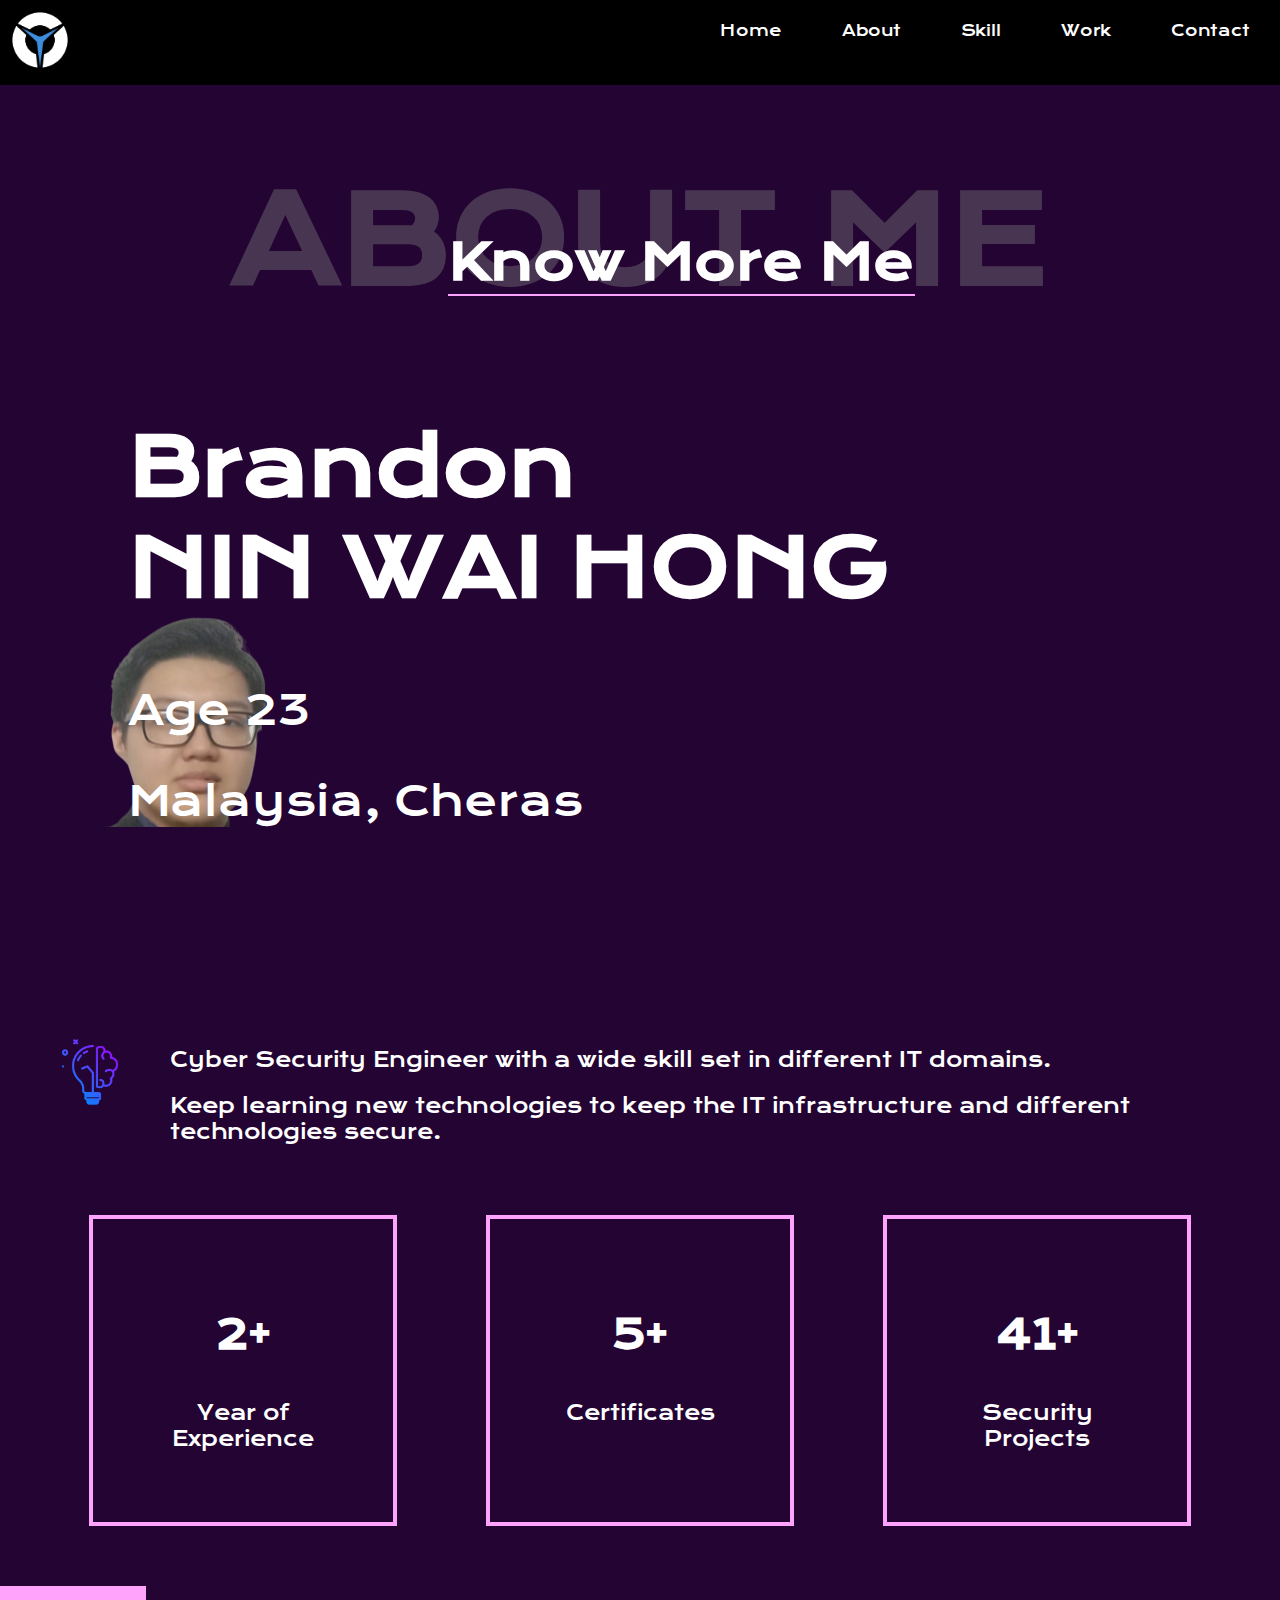
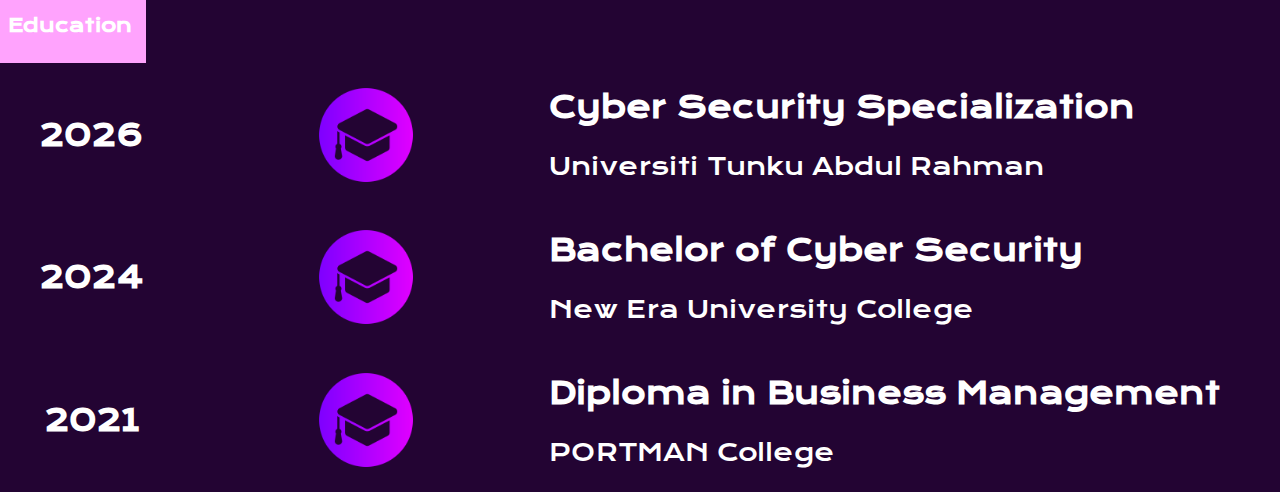
==== Assignment_about.html @ e5cbd476 "Assignment_WD upload to Web" ====
<!DOCTYPE html>
<html lang="en">

<head>
    <link rel="preconnect" href="https://fonts.googleapis.com">
    <link rel="preconnect" href="https://fonts.gstatic.com" crossorigin>
    <link
        href="https://fonts.googleapis.com/css2?family=Dancing+Script:wght@700&family=Fira+Sans:wght@500&family=Gasoek+One&family=Krona+One&family=Mukta:wght@800&family=Pacifico&display=swap"
        rel="stylesheet">
    <link rel="stylesheet" href="Assignment_css/Assignment_about.css">
    <title>Brandon Nin Wai Hong Portfolio about</title>
    <meta name="viewport" content="width=device-width, initial-scale=1.0">
</head>

<body>
    <div id="container">
        <div id="header">
            <div id="logo">
                <div><img src="Assignment_css/A_css_img/logo.png" alt="logo" width="60px"></div>
            </div>
            <div id="menu">
                <div><a href="Assignment_home.html">Home</a></div>
                <div><a href="Assignment_about.html">About</a></div>
                <div><a href="Assignment_skill.html">Skill</a></div>
                <div><a href="Assignment_work.html">Work</a></div>
                <div><a href="Assignment_contact.html">Contact</a></div>
            </div>
        </div>
        <div id="about_me">
            <h1>ABOUT ME</h1>
            <h4>Know More Me</h4>
        </div>
        <div id="profile_brd">
            <div id="brd">
                <div>
                    <h2>Brandon <br> NIN WAI HONG</h2>
                </div>
                <div>
                    <p>Age 23</p>
                </div>
                <div>
                    <p>Malaysia, Cheras</p>
                </div>
            </div>
            <!-- <div id="brd_img">
                <img src="Assignment_css/A_css_img/BRD-removebg-preview.png" alt="Brandon">
            </div> -->
        </div>
        <div id="discribe">
            <div>
                <img src="Assignment_css/A_css_img/idea.png" alt="idea" width="80px">
            </div>
            <div>
                <p>Cyber Security Engineer with a wide skill set in different IT domains.</p>
                <p>Keep learning new technologies to keep the IT infrastructure and different technologies secure.</p>
            </div>
        </div>
        <div id="box">
            <div>
                <h3>2+</h3>
                <p>Year of Experience</p>
            </div>
            <div>
                <h3>5+</h3>
                <p>Certificates</p>
            </div>
            <div>
                <h3>41+</h3>
                <p>Security Projects</p>
            </div>
        </div>
        <div class="main_edu">
            <div id="top">
                <h3>Education</h3>
            </div>
            <div class="edu">
                <div id="edu_2026">
                    <div class="year">
                        <h3>2026</h3>
                    </div>
                    <div class="logo"><img src="Assignment_css/A_css_img/education.png" alt="education" width="100px">
                    </div>
                    <div class="text">
                        <h2>Cyber Security Specialization</h2>
                        <p>Universiti Tunku Abdul Rahman</p>
                    </div>
                </div>
                <div id="edu_2024">
                    <div class="year">
                        <h3>2024</h3>
                    </div>
                    <div class="logo"><img src="Assignment_css/A_css_img/education.png" alt="education" width="100px">
                    </div>
                    <div class="text">
                        <h2>Bachelor of Cyber Security</h2>
                        <p>New Era University College</p>
                    </div>
                </div>
                <div id="edu_2021">
                    <div class="year">
                        <h3>2021</h3>
                    </div>
                    <div class="logo"><img src="Assignment_css/A_css_img/education.png" alt="education" width="100px">
                    </div>
                    <div class="text">
                        <h2>Diploma in Business Management</h2>
                        <p>PORTMAN College</p>
                    </div>
                </div>
            </div>
        </div>
    </div>
</body>

</html>
---- Assignment_css/Assignment_about.css ----
body {
    background-color: rgb(35, 4, 51);
    margin: 0px;
    font-family: 'Krona One', sans-serif;
}

#header {
    background-color: black;
    display: flex;
    justify-content: space-between;
}

#logo {
    margin: 10px;
}

#menu {
    display: flex;
    justify-content: space-around;
}

#menu div {
    font-family: 'Krona One', sans-serif;
    font-size: 15px;
    margin: 20px;
}

#menu a {
    color: white;
    padding: 10px;
    vertical-align: middle;
    text-decoration: none;
}

#menu div:hover {
    padding: 10px;
    background-color: rgb(255, 163, 253);
    color: rgb(0, 0, 0);
}

#about_me h1 {
    position: relative;
    color: gray;
    font-size: 120px;
    text-align: center;
    opacity: 40%;
}

#about_me h4 {
    position: absolute;
    left: 35%;
    top: 18%;
    font-size: 50px;
    color: white;
    padding: 1px;
    border-bottom: 2px solid rgb(255, 163, 253);
}

#brd {
    position: relative;
    left: 10%;
    font-size: 40px;
    color: white;
    margin-top: 100px;
    max-width: fit-content;
}

#brd h2 {
    font-size: 80px;
}

#profile_brd {
    background-image: url(A_css_img/BRD-removebg-preview.png);
    background-repeat: no-repeat;
    position: relative;
}

/* #brd_img img {
    position: absolute;
    top: 10%;
    left: 60%;
    width: 400px;
} */

#discribe {
    display: flex;
    justify-content: center;
    margin: 50px;
    margin-top: 200px;
}

#discribe img {
    margin-right: 40px;
    margin-top: 5px;
}

#discribe p {
    color: white;
    font-size: 20px;
}

#box {
    display: flex;
    justify-content: space-evenly;
}

#box h3 {
    font-size: 40px;
}

#box>div {
    padding: 50px;
    border: 4px solid rgb(255, 163, 253);
    text-align: center;
    color: white;
    font-size: 20px;
    width: 200px;
}

.main_edu {
    color: white;
}

#top {
    margin-top: 60px;
    padding: 8px;
    background-color: rgb(255, 163, 253);
    text-align: left;
    max-width: 130px;
}

.edu div {
    display: flex;
    align-items: center;
}

.edu div {
    flex: 1;
    justify-content: center;
}

.edu h3 {
    font-size: 30px;
    justify-content: center;
    align-items: center;
}

.edu img {
    align-items: center;
}

.edu .year {
    flex: 0.5;
}

.edu .logo {
    flex: 1;
}

.edu .text {
    display: block;
    flex: 2;
}

.edu h2 {
    font-size: 30px;
    justify-content: center;
}

.edu p {
    font-size: 24px;
    justify-content: center;
}

@media (max-width: 960px) {

    #about_me h1 {
        position: relative;
        color: gray;
        font-size: 80px;
        text-align: center;
        opacity: 40%;
    }

    #about_me h4 {
        position: absolute;
        left: 35%;
        top: 20%;
        font-size: 30px;
        color: white;
        padding: 1px;
        border-bottom: 2px solid rgb(255, 163, 253);
    }

    #box>div {
        padding: 20 px;
        border: 4px solid rgb(255, 163, 253);
        text-align: center;
        color: white;
        font-size: 20px;
        width: 200px;
    }

    #brd {
        position: relative;
        color: white;
        margin-top: 100px;
        width: fit-content;
    }

    #brd h2 {
        font-size: 40px;
    }

    #brd_img img {
        width: 300px;
        top: 30%;
    }
}

@media (max-width: 420px) {

    #about_me h1 {
        position: relative;
        color: gray;
        font-size: 50px;
        text-align: center;
        opacity: 40%;
    }

    #about_me h4 {
        position: absolute;
        left: 23%;
        top: 12%;
        font-size: 24px;
        color: white;
        padding: 1px;
        text-decoration-line: underline rgb(255, 163, 253);
    }

    #profile_brd {
        display: flex;
        flex-direction: column;
    }

    #brd {
        color: white;
        margin-top: 100px;
        width: fit-content;
    }

    #brd h2 {
        font-size: 30px;
    }

    #brd p {
        font-size: 10px;
    }

    #brd_img img {
        width: 250px;
        left: 40%;
        top: 16%;
    }

    #discribe {
        display: flex;
        flex-direction: column;
        align-items: center;
        text-align: center;
        justify-content: center;
        margin: 50px;
        margin-top: 200px;
    }

    #discribe img {
        margin-right: 40px;
        margin-top: 5px;
    }

    #discribe p {
        color: white;
        font-size: 20px;
    }

    #box {
        display: flex;
        flex-direction: column;
        align-items: center;
        justify-content: space-evenly;
    }

    #box h3 {
        font-size: 40px;
    }

    #box>div {
        padding: 50px;
        border: 4px solid rgb(255, 163, 253);
        text-align: center;
        color: white;
        font-size: 20px;
        width: 200px;
    }

    .main_edu {
        color: white;
    }

    #top {
        margin-top: 60px;
        padding: 8px;
        background-color: rgb(255, 163, 253);
        text-align: left;
        max-width: 130px;
    }

    .edu div {
        display: flex;
        flex-direction: column;
        align-items: center;
        text-align: center;
    }

    .edu h3 {
        margin-top: 100px;
        font-size: 50px;
    }
}
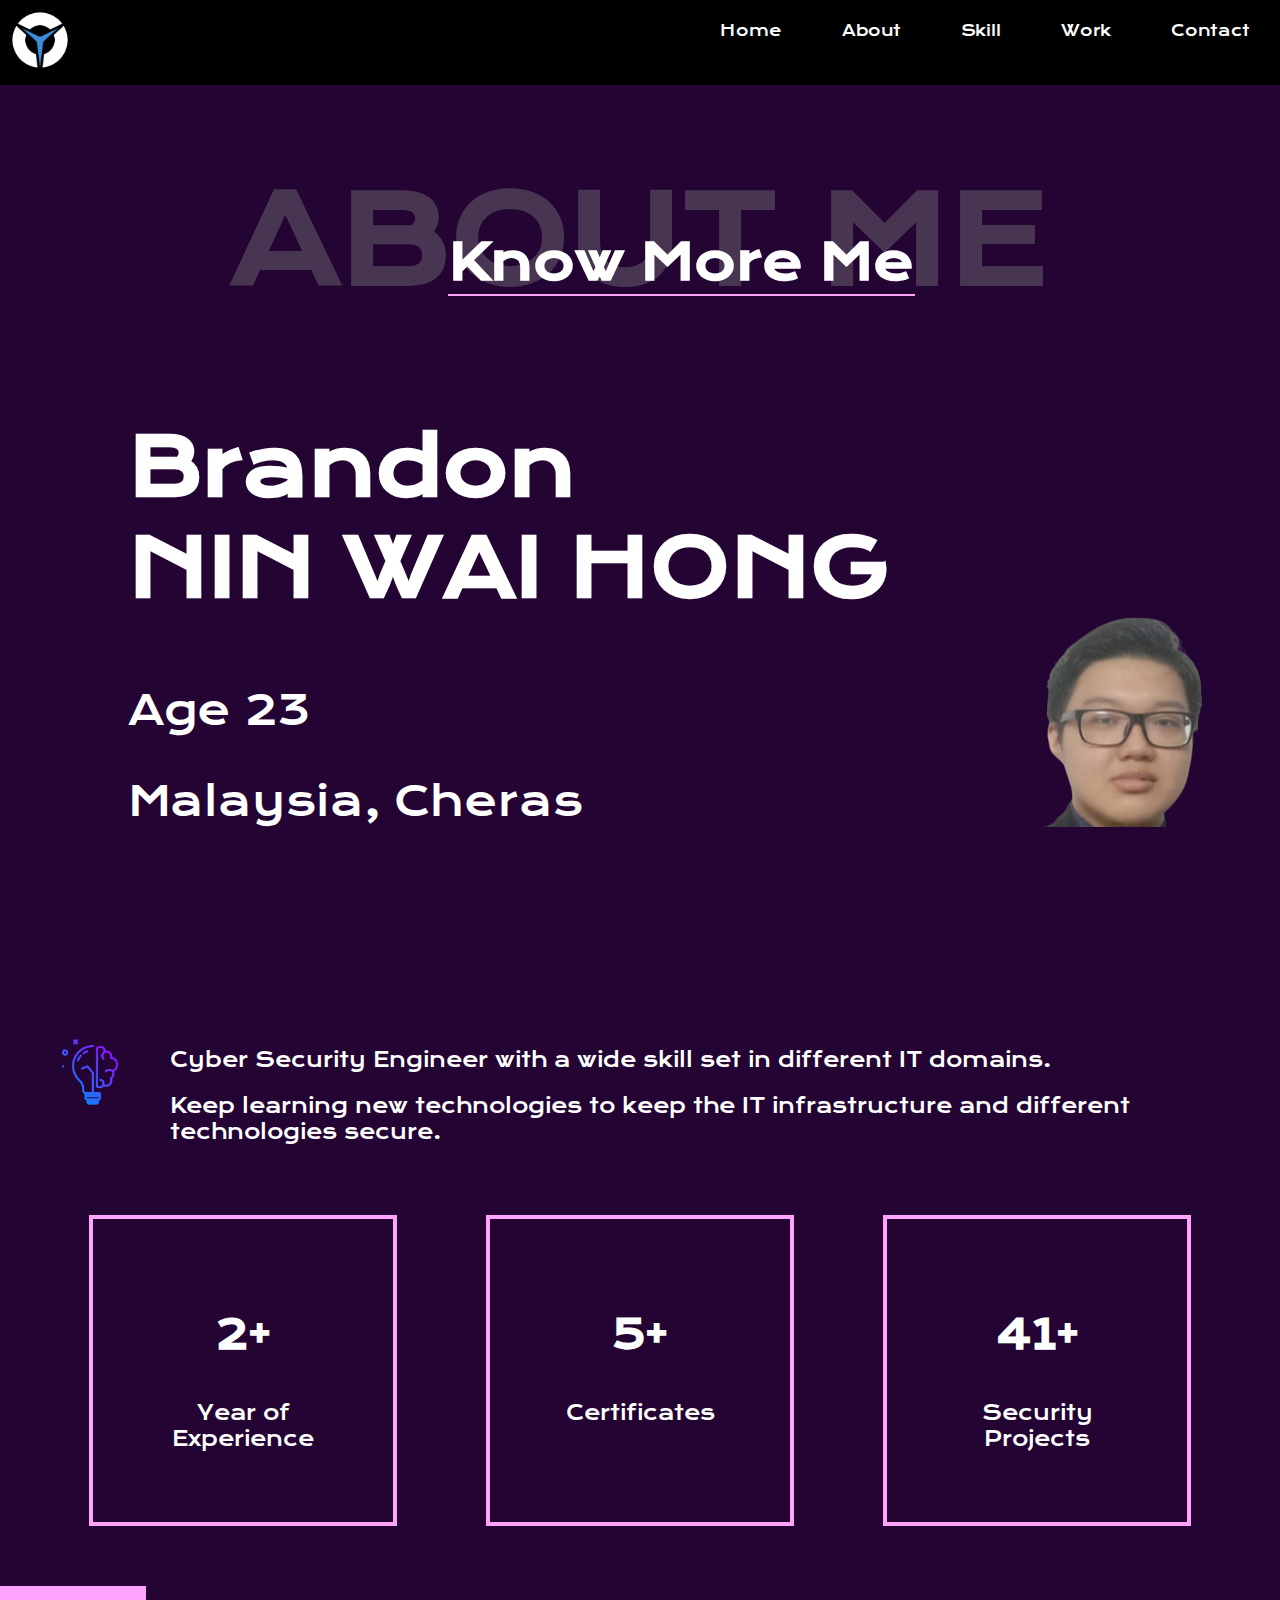
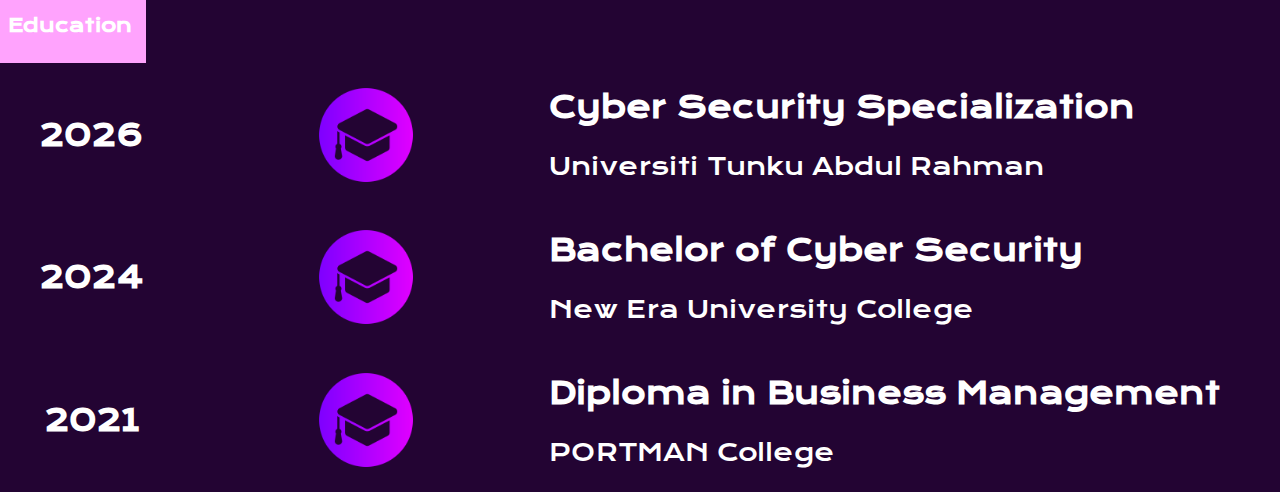
==== commit 0a812942: "responsive pone change" ====
--- a/Assignment_css/Assignment_about.css
+++ b/Assignment_css/Assignment_about.css
@@ -73,6 +73,7 @@
     background-image: url(A_css_img/BRD-removebg-preview.png);
     background-repeat: no-repeat;
     position: relative;
+    background-position: right top;
 }
 
 /* #brd_img img {
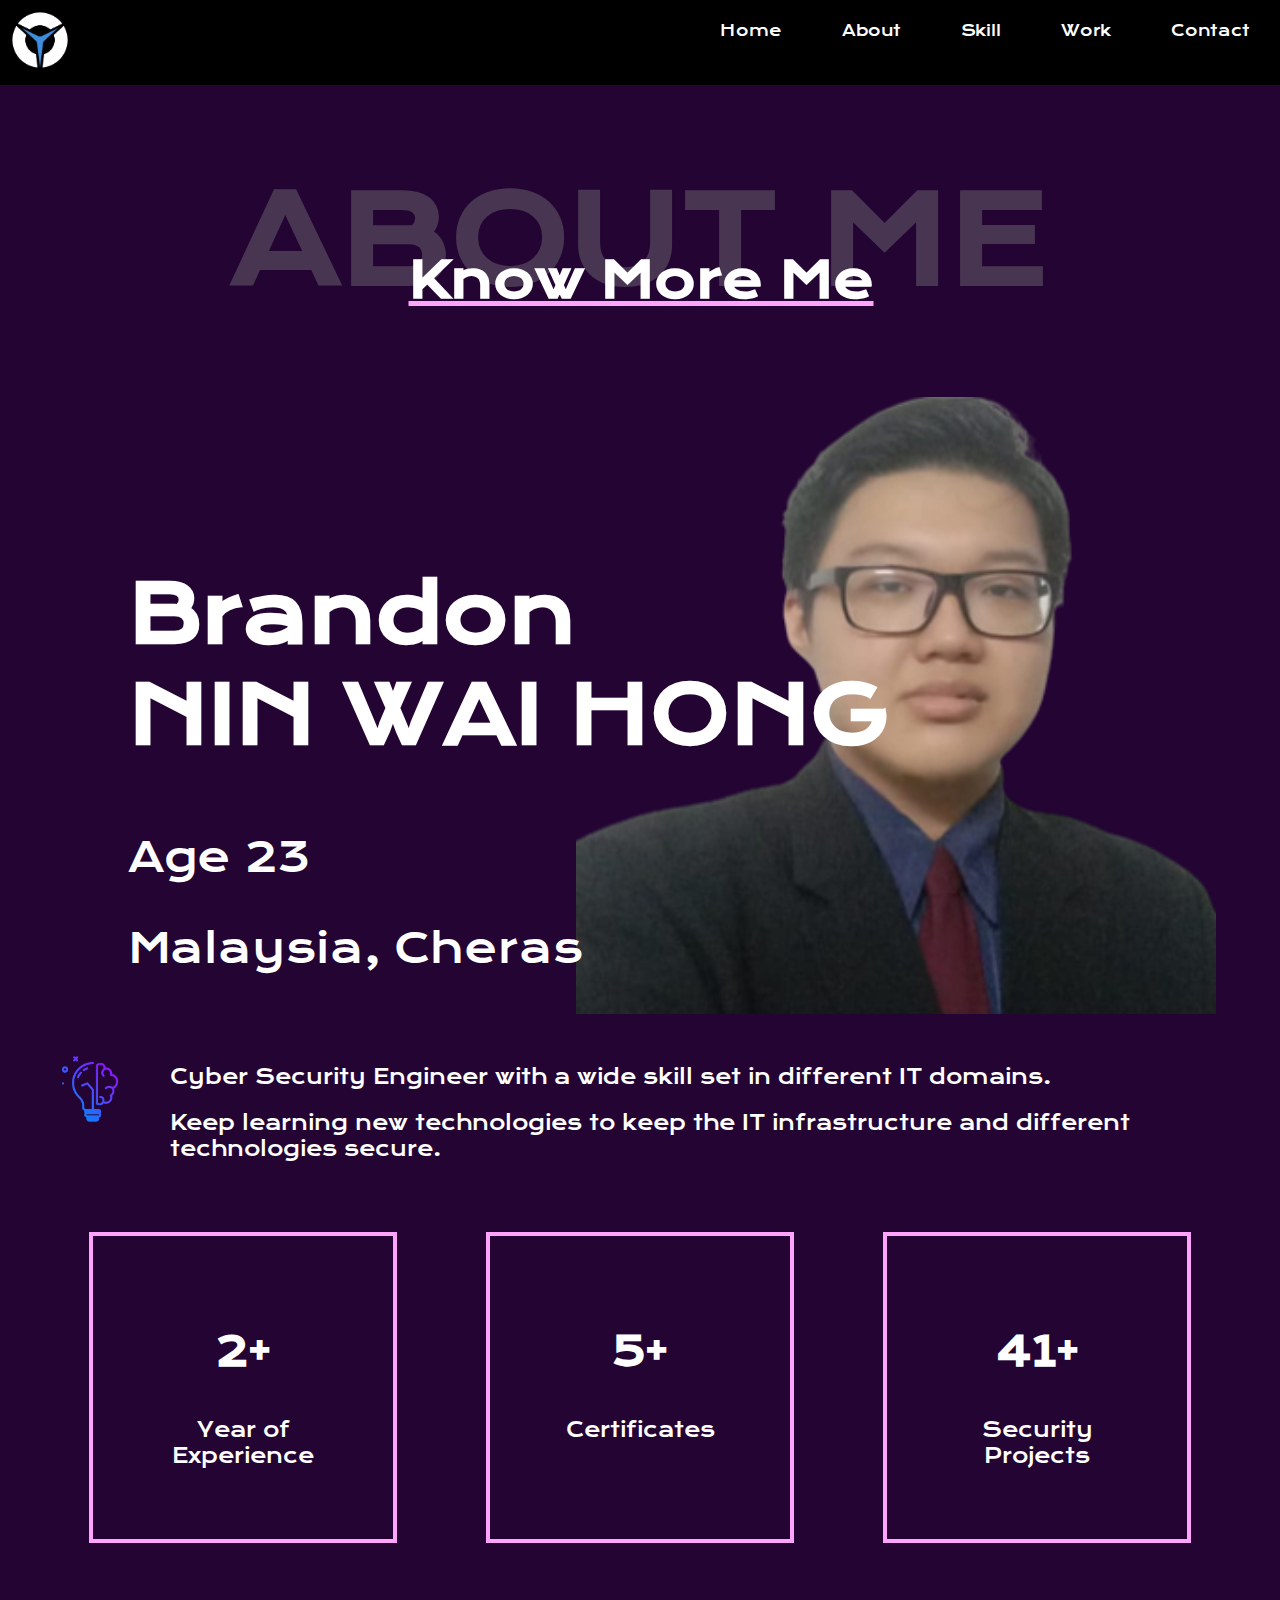
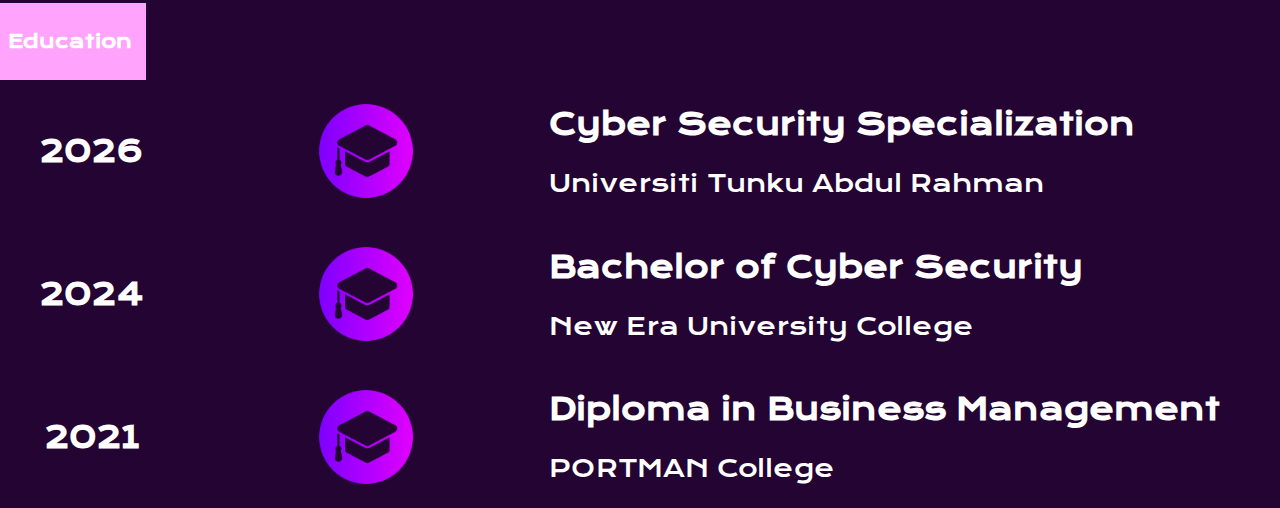
==== commit 1e1e001d: "change image" ====
--- a/Assignment_about.html
+++ b/Assignment_about.html
@@ -19,7 +19,7 @@
                 <div><img src="Assignment_css/A_css_img/logo.png" alt="logo" width="60px"></div>
             </div>
             <div id="menu">
-                <div><a href="Assignment_home.html">Home</a></div>
+                <div><a href="index.html">Home</a></div>
                 <div><a href="Assignment_about.html">About</a></div>
                 <div><a href="Assignment_skill.html">Skill</a></div>
                 <div><a href="Assignment_work.html">Work</a></div>
--- a/Assignment_css/Assignment_about.css
+++ b/Assignment_css/Assignment_about.css
@@ -41,6 +41,7 @@
 #about_me h1 {
     position: relative;
     color: gray;
+    width: 100%;
     font-size: 120px;
     text-align: center;
     opacity: 40%;
@@ -48,12 +49,13 @@
 
 #about_me h4 {
     position: absolute;
-    left: 35%;
-    top: 18%;
+    top: 20%;
+    width: 100%;
+    text-align: center;
     font-size: 50px;
     color: white;
     padding: 1px;
-    border-bottom: 2px solid rgb(255, 163, 253);
+    text-decoration: underline rgb(255, 163, 253);
 }
 
 #brd {
@@ -72,22 +74,18 @@
 #profile_brd {
     background-image: url(A_css_img/BRD-removebg-preview.png);
     background-repeat: no-repeat;
-    position: relative;
-    background-position: right top;
-}
-
-/* #brd_img img {
-    position: absolute;
-    top: 10%;
-    left: 60%;
-    width: 400px;
-} */
+    background-position: 90% 0%;
+    background-size: 50%;
+    min-height: 600px;
+    display: flex;
+    align-items: center;
+}
 
 #discribe {
     display: flex;
     justify-content: center;
     margin: 50px;
-    margin-top: 200px;
+    margin-top: 30px;
 }
 
 #discribe img {
@@ -175,24 +173,6 @@
 
 @media (max-width: 960px) {
 
-    #about_me h1 {
-        position: relative;
-        color: gray;
-        font-size: 80px;
-        text-align: center;
-        opacity: 40%;
-    }
-
-    #about_me h4 {
-        position: absolute;
-        left: 35%;
-        top: 20%;
-        font-size: 30px;
-        color: white;
-        padding: 1px;
-        border-bottom: 2px solid rgb(255, 163, 253);
-    }
-
     #box>div {
         padding: 20 px;
         border: 4px solid rgb(255, 163, 253);
@@ -202,52 +182,50 @@
         width: 200px;
     }
 
+
+    #brd h2 {
+        font-size: 40px;
+    }
+
+}
+
+@media (max-width: 420px) {
+
+    #header {
+        background-color: black;
+        display: flex;
+        justify-content: space-evenly;
+    }
+
+    #menu div {
+        font-family: 'Krona One', sans-serif;
+        font-size: 15px;
+        margin: 0px;
+    }
+
+    #about_me h1 {
+        font-size: 50px;
+    }
+
+    #about_me h4 {
+        font-size: 24px;
+        top: 12%;
+    }
+
     #brd {
-        position: relative;
         color: white;
         margin-top: 100px;
         width: fit-content;
     }
 
-    #brd h2 {
-        font-size: 40px;
-    }
-
-    #brd_img img {
-        width: 300px;
-        top: 30%;
-    }
-}
-
-@media (max-width: 420px) {
-
-    #about_me h1 {
-        position: relative;
-        color: gray;
-        font-size: 50px;
-        text-align: center;
-        opacity: 40%;
-    }
-
-    #about_me h4 {
-        position: absolute;
-        left: 23%;
-        top: 12%;
-        font-size: 24px;
-        color: white;
-        padding: 1px;
-        text-decoration-line: underline rgb(255, 163, 253);
-    }
-
     #profile_brd {
-        display: flex;
-        flex-direction: column;
-    }
-
-    #brd {
-        color: white;
-        margin-top: 100px;
-        width: fit-content;
+        background-image: url(A_css_img/BRD-removebg-preview.png);
+        background-repeat: no-repeat;
+        background-position: center bottom;
+        background-size: 90%;
+        display: flex;
+        align-items: flex-end;
+        flex-direction: row;
     }
 
     #brd h2 {
@@ -256,12 +234,6 @@
 
     #brd p {
         font-size: 10px;
-    }
-
-    #brd_img img {
-        width: 250px;
-        left: 40%;
-        top: 16%;
     }
 
     #discribe {
@@ -271,7 +243,7 @@
         text-align: center;
         justify-content: center;
         margin: 50px;
-        margin-top: 200px;
+        margin-top: 50px;
     }
 
     #discribe img {
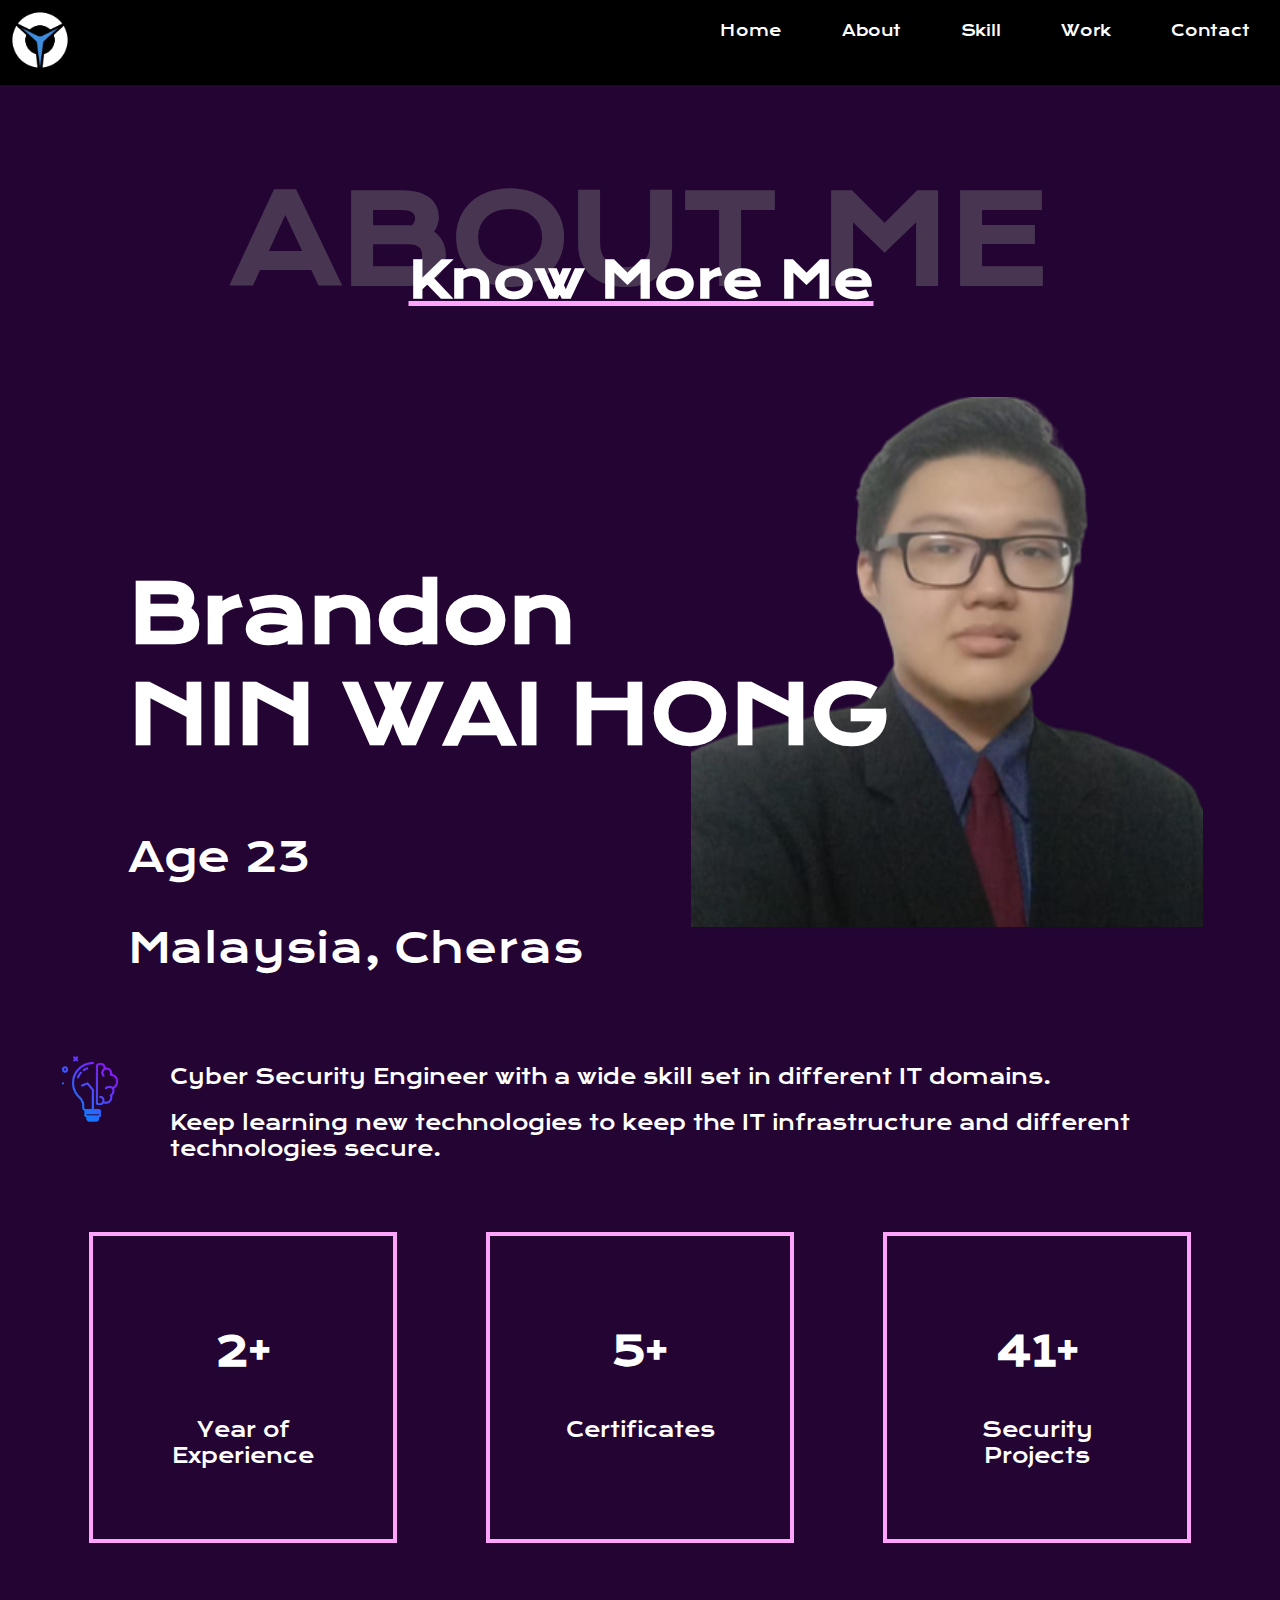
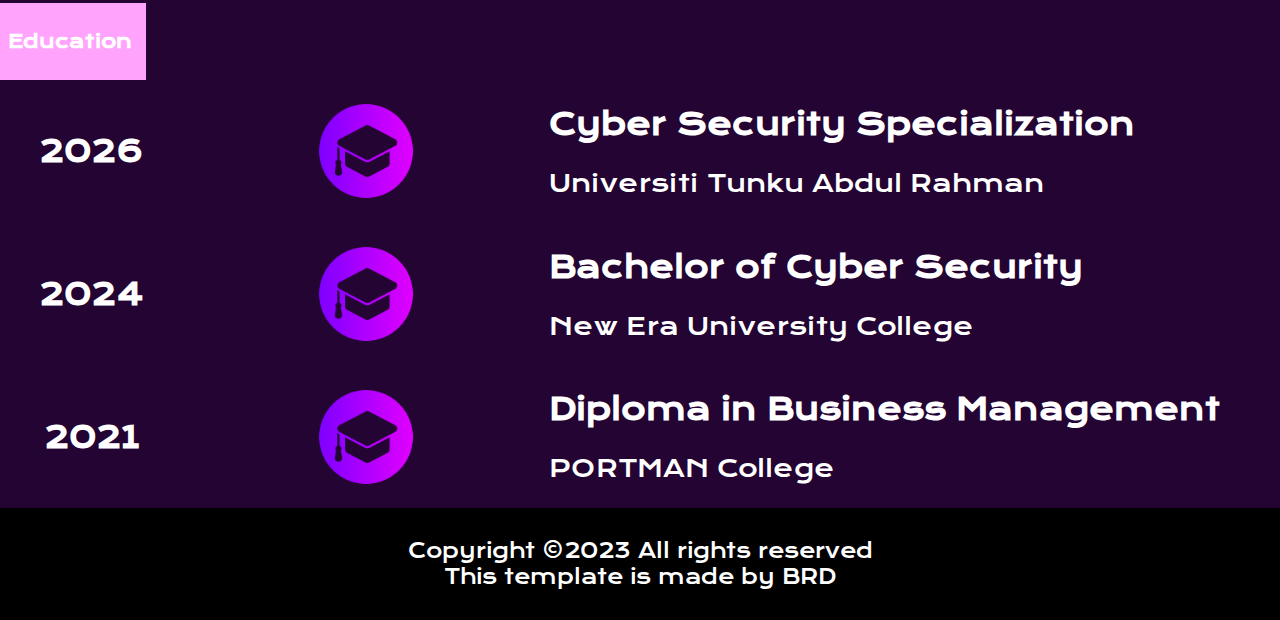
==== commit 738430d7: "big changed footer" ====
--- a/Assignment_about.html
+++ b/Assignment_about.html
@@ -42,9 +42,6 @@
                     <p>Malaysia, Cheras</p>
                 </div>
             </div>
-            <!-- <div id="brd_img">
-                <img src="Assignment_css/A_css_img/BRD-removebg-preview.png" alt="Brandon">
-            </div> -->
         </div>
         <div id="discribe">
             <div>
@@ -109,6 +106,21 @@
                 </div>
             </div>
         </div>
+        <footer>
+            <p>Copyright ©2023 All rights reserved
+                <br>This template is made by BRD
+            </p>
+        </footer>
+        <script>
+            function myFunction() {
+                var x = document.getElementById("menu");
+                if (x.style.display === "block") {
+                    x.style.display = "none";
+                } else {
+                    x.style.display = "block";
+                }
+            }
+        </script>
     </div>
 </body>
 
--- a/Assignment_css/Assignment_about.css
+++ b/Assignment_css/Assignment_about.css
@@ -75,7 +75,7 @@
     background-image: url(A_css_img/BRD-removebg-preview.png);
     background-repeat: no-repeat;
     background-position: 90% 0%;
-    background-size: 50%;
+    background-size: 40%;
     min-height: 600px;
     display: flex;
     align-items: center;
@@ -171,6 +171,14 @@
     justify-content: center;
 }
 
+footer {
+    background-color: black;
+    color: white;
+    font-size: 20px;
+    text-align: center;
+    padding: 10px;
+}
+
 @media (max-width: 960px) {
 
     #box>div {
@@ -189,7 +197,7 @@
 
 }
 
-@media (max-width: 420px) {
+@media (max-width: 460px) {
 
     #header {
         background-color: black;
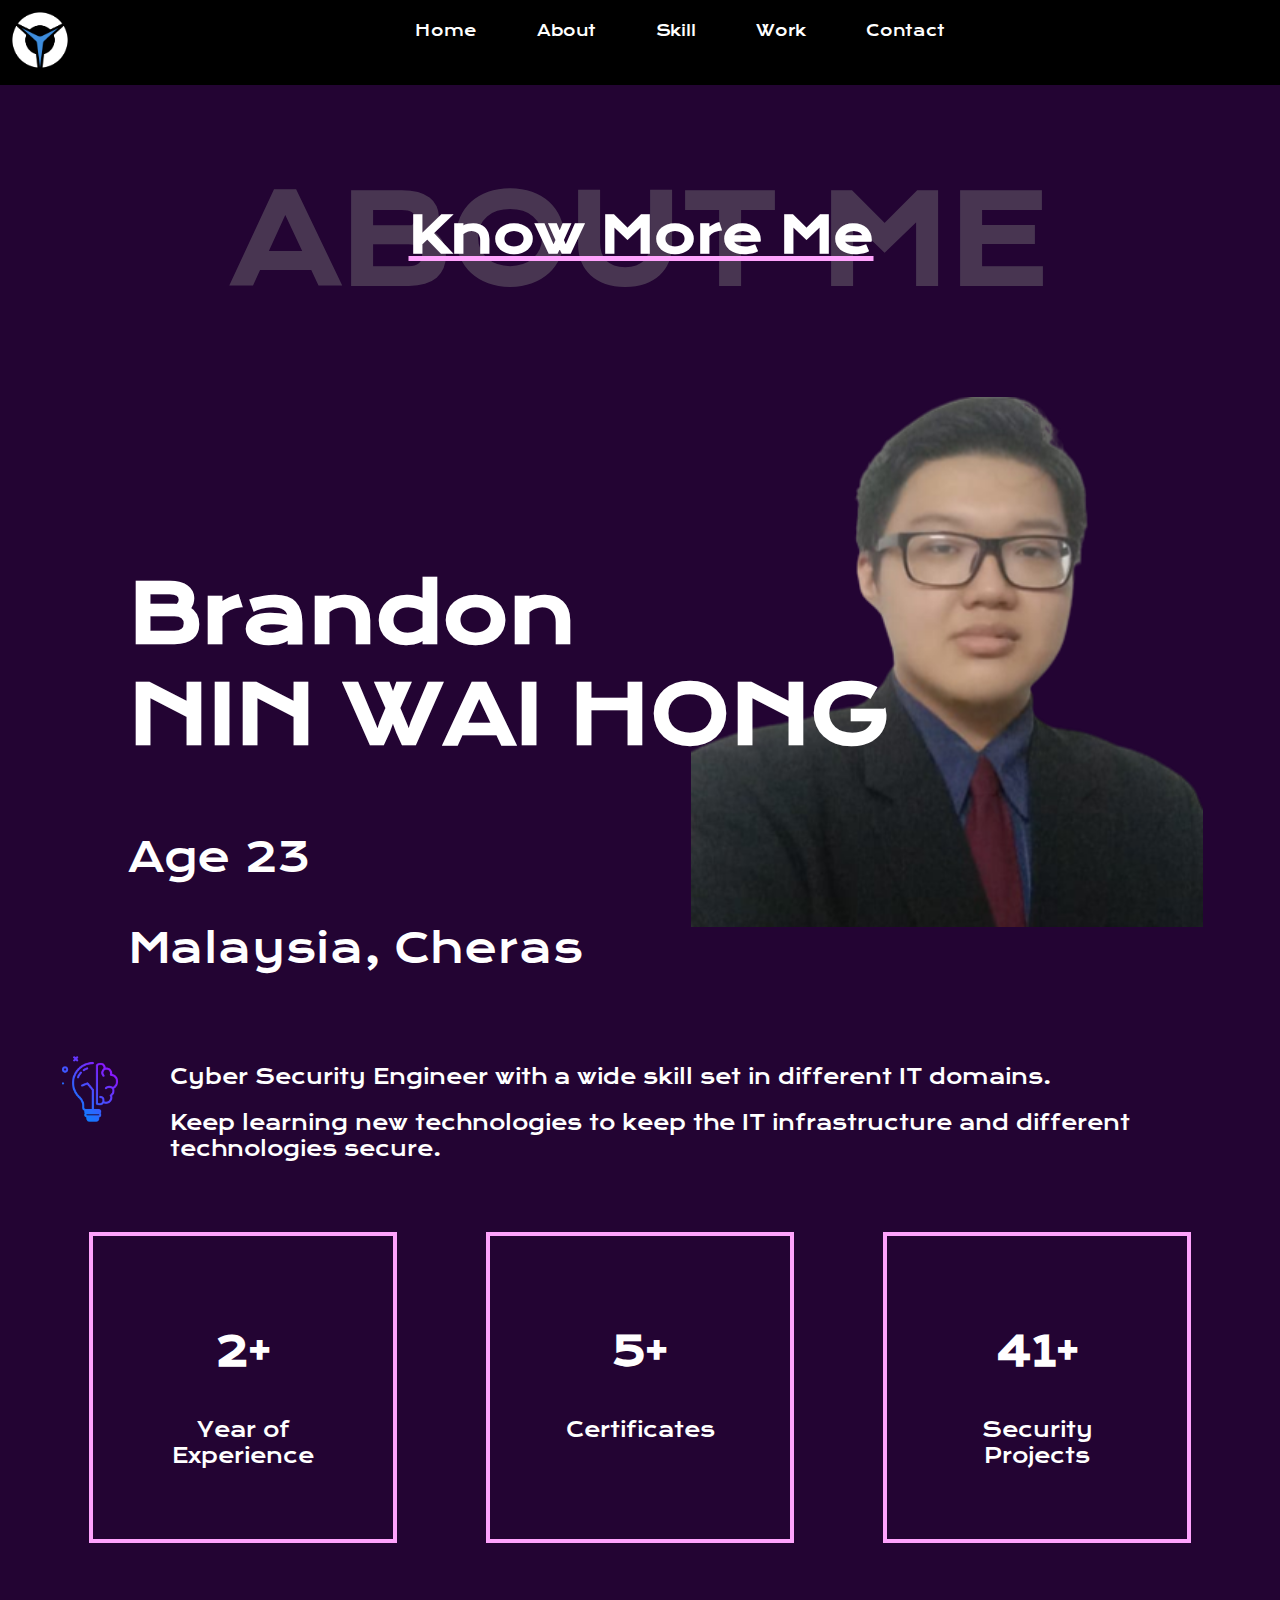
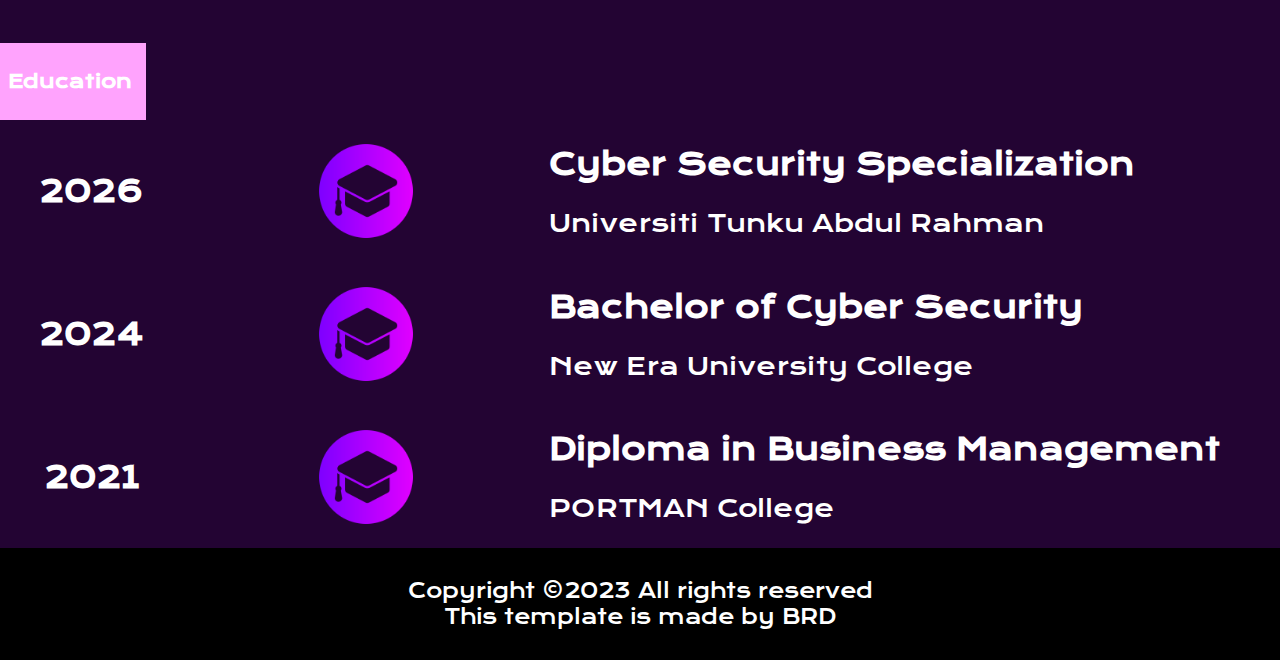
==== commit 9820ee15: "Changed responsive 1224px 460px" ====
--- a/Assignment_about.html
+++ b/Assignment_about.html
@@ -25,6 +25,9 @@
                 <div><a href="Assignment_work.html">Work</a></div>
                 <div><a href="Assignment_contact.html">Contact</a></div>
             </div>
+            <a href="javascript:void(0);" class="icon" onclick="myFunction()">
+                <img src="Assignment_css/A_css_img/menubar.png" alt="menu">
+            </a>
         </div>
         <div id="about_me">
             <h1>ABOUT ME</h1>
--- a/Assignment_css/Assignment_about.css
+++ b/Assignment_css/Assignment_about.css
@@ -38,8 +38,16 @@
     color: rgb(0, 0, 0);
 }
 
+#header a.icon img {
+    overflow: hidden;
+    display: none;
+}
+
+#about_me {
+    position: relative;
+}
+
 #about_me h1 {
-    position: relative;
     color: gray;
     width: 100%;
     font-size: 120px;
@@ -49,7 +57,7 @@
 
 #about_me h4 {
     position: absolute;
-    top: 20%;
+    top: -20%;
     width: 100%;
     text-align: center;
     font-size: 50px;
@@ -76,7 +84,7 @@
     background-repeat: no-repeat;
     background-position: 90% 0%;
     background-size: 40%;
-    min-height: 600px;
+    min-height: 500px;
     display: flex;
     align-items: center;
 }
@@ -121,7 +129,7 @@
 }
 
 #top {
-    margin-top: 60px;
+    margin-top: 100px;
     padding: 8px;
     background-color: rgb(255, 163, 253);
     text-align: left;
@@ -200,15 +208,30 @@
 @media (max-width: 460px) {
 
     #header {
+        overflow: hidden;
         background-color: black;
-        display: flex;
-        justify-content: space-evenly;
+        position: relative;
+    }
+
+    #header #menu {
+        display: none;
+    }
+
+    #header a.icon img {
+        display: flex;
+        width: 30px;
+        position: absolute;
+        right: 0;
+        top: 0;
+        padding: 20px;
     }
 
     #menu div {
-        font-family: 'Krona One', sans-serif;
-        font-size: 15px;
-        margin: 0px;
+        color: white;
+        padding: 14px 16px;
+        text-decoration: none;
+        font-size: 17px;
+        display: block;
     }
 
     #about_me h1 {
@@ -217,7 +240,7 @@
 
     #about_me h4 {
         font-size: 24px;
-        top: 12%;
+        top: -30%;
     }
 
     #brd {
@@ -241,7 +264,7 @@
     }
 
     #brd p {
-        font-size: 10px;
+        font-size: 12px;
     }
 
     #discribe {
@@ -255,7 +278,7 @@
     }
 
     #discribe img {
-        margin-right: 40px;
+        margin-right: 0px;
         margin-top: 5px;
     }
 
@@ -289,11 +312,11 @@
     }
 
     #top {
-        margin-top: 60px;
+        margin-top: 100px;
         padding: 8px;
         background-color: rgb(255, 163, 253);
-        text-align: left;
-        max-width: 130px;
+        text-align: center;
+        max-width: 100%;
     }
 
     .edu div {
@@ -307,4 +330,8 @@
         margin-top: 100px;
         font-size: 50px;
     }
+
+    .edu p {
+        font-size: 20px;
+    }
 }